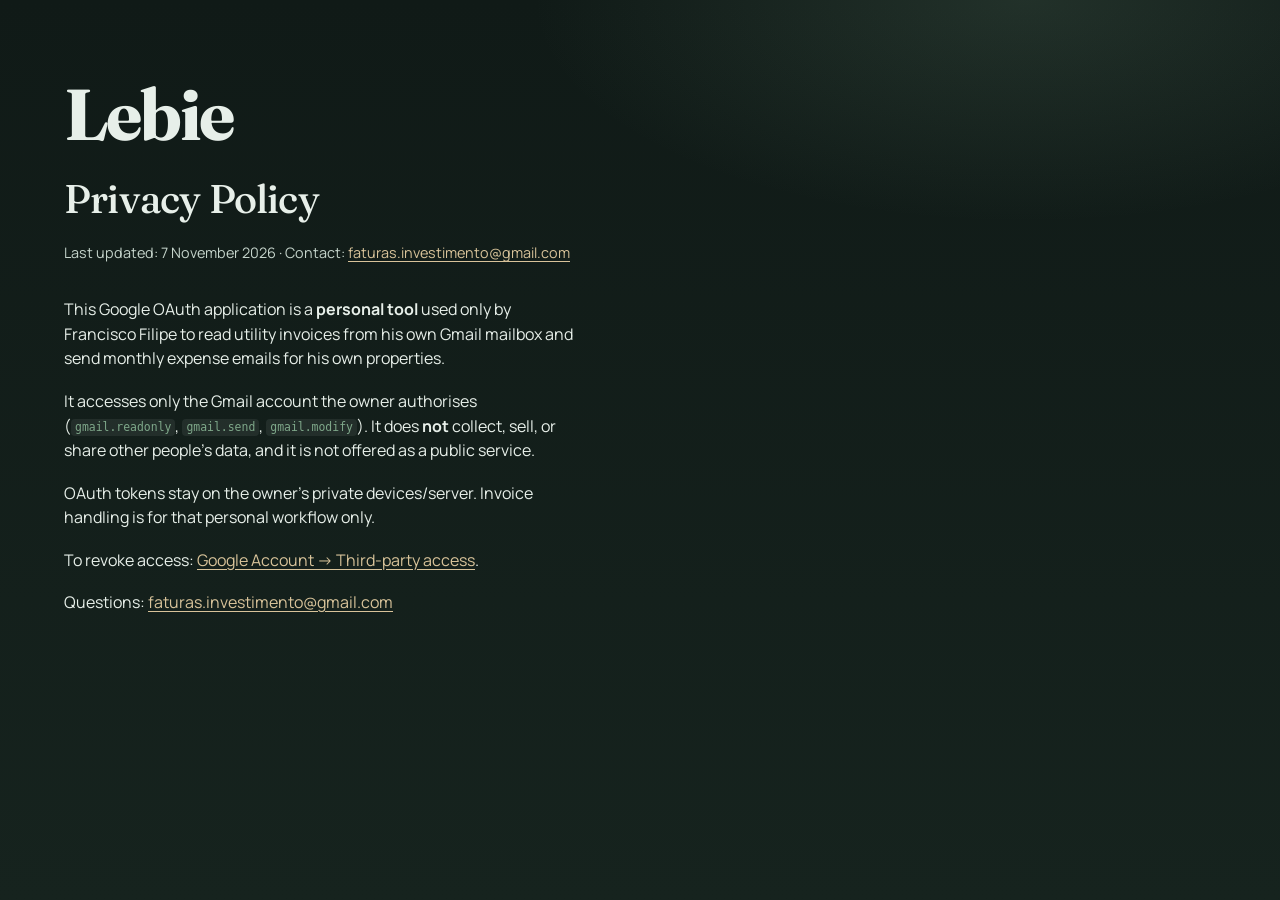
==== privacy/index.html @ a01c9d1b "Add Lebie static site for GitHub Pages. Homepage and privacy policy for the lebie.eu OAuth branding " ====
<!DOCTYPE html>
<html lang="en">
<head>
  <meta charset="utf-8" />
  <meta name="viewport" content="width=device-width, initial-scale=1" />
  <title>Privacy Policy — Lebie</title>
  <meta name="description" content="Privacy policy for the Lebie Google OAuth application." />
  <link rel="preconnect" href="https://fonts.googleapis.com" />
  <link rel="preconnect" href="https://fonts.gstatic.com" crossorigin />
  <link href="https://fonts.googleapis.com/css2?family=Fraunces:opsz,wght@9..144,500;9..144,700&family=Manrope:wght@400;500;600&display=swap" rel="stylesheet" />
  <link rel="stylesheet" href="/styles.css" />
</head>
<body class="page-privacy">
  <div class="atmosphere atmosphere-soft" aria-hidden="true"></div>
  <main class="shell shell-doc">
    <p class="brand"><a href="/">Lebie</a></p>
    <h1>Privacy Policy</h1>
    <p class="meta">Last updated: 7 November 2026 · Contact: <a href="mailto:faturas.investimento@gmail.com">faturas.investimento@gmail.com</a></p>

    <div class="prose">
      <p>
        This Google OAuth application is a <strong>personal tool</strong> used only by Francisco Filipe
        to read utility invoices from his own Gmail mailbox and send monthly expense emails for his own properties.
      </p>
      <p>
        It accesses only the Gmail account the owner authorises
        (<code>gmail.readonly</code>, <code>gmail.send</code>, <code>gmail.modify</code>).
        It does <strong>not</strong> collect, sell, or share other people’s data, and it is not offered as a public service.
      </p>
      <p>
        OAuth tokens stay on the owner’s private devices/server. Invoice handling is for that personal workflow only.
      </p>
      <p>
        To revoke access:
        <a href="https://myaccount.google.com/permissions">Google Account → Third-party access</a>.
      </p>
      <p>
        Questions: <a href="mailto:faturas.investimento@gmail.com">faturas.investimento@gmail.com</a>
      </p>
    </div>
  </main>
</body>
</html>
---- styles.css ----
:root {
  --ink: #14201c;
  --ink-soft: #24352f;
  --fog: #e7efe9;
  --mist: #c5d4cb;
  --leaf: #7fa88a;
  --glow: #d8c39a;
  --font-display: "Fraunces", Georgia, serif;
  --font-body: "Manrope", "Segoe UI", sans-serif;
}

*,
*::before,
*::after {
  box-sizing: border-box;
}

html,
body {
  margin: 0;
  min-height: 100%;
}

body {
  color: var(--fog);
  font-family: var(--font-body);
  font-weight: 400;
  line-height: 1.55;
  background: var(--ink);
  -webkit-font-smoothing: antialiased;
}

.atmosphere {
  position: fixed;
  inset: 0;
  z-index: 0;
  pointer-events: none;
  background:
    radial-gradient(ellipse 80% 55% at 15% 10%, rgba(127, 168, 138, 0.28), transparent 55%),
    radial-gradient(ellipse 70% 50% at 90% 85%, rgba(216, 195, 154, 0.18), transparent 50%),
    linear-gradient(160deg, #101a17 0%, #1a2a24 45%, #12201b 100%);
}

.atmosphere-soft {
  background:
    radial-gradient(ellipse 70% 45% at 80% 0%, rgba(127, 168, 138, 0.16), transparent 55%),
    linear-gradient(180deg, #101a17 0%, #16231e 100%);
}

.shell {
  position: relative;
  z-index: 1;
  min-height: 100vh;
  display: flex;
  flex-direction: column;
  justify-content: center;
  padding: clamp(2rem, 6vw, 4rem);
  max-width: 42rem;
}

.shell-doc {
  justify-content: flex-start;
  padding-top: clamp(2.5rem, 8vw, 5rem);
  padding-bottom: 4rem;
  max-width: 40rem;
}

.brand {
  margin: 0 0 1.25rem;
  font-family: var(--font-display);
  font-size: clamp(2.75rem, 8vw, 4.5rem);
  font-weight: 700;
  letter-spacing: -0.03em;
  line-height: 0.95;
  color: var(--fog);
}

.brand a {
  color: inherit;
  text-decoration: none;
}

.brand a:hover {
  color: var(--glow);
}

.page-home h1 {
  margin: 0 0 0.75rem;
  font-family: var(--font-display);
  font-size: clamp(2rem, 6vw, 3.25rem);
  font-weight: 500;
  letter-spacing: -0.02em;
  color: var(--mist);
}

.page-privacy h1 {
  margin: 0 0 0.75rem;
  font-family: var(--font-display);
  font-size: clamp(1.85rem, 4.5vw, 2.5rem);
  font-weight: 500;
  letter-spacing: -0.02em;
}

.lead {
  margin: 0;
  max-width: 18rem;
  font-size: 1.05rem;
  color: var(--mist);
}

.cta {
  margin: 2rem 0 0;
}

.cta a,
.prose a,
.meta a {
  color: var(--glow);
  text-underline-offset: 0.18em;
}

.cta a {
  font-weight: 600;
  font-size: 0.95rem;
  letter-spacing: 0.02em;
}

.meta {
  margin: 0 0 2rem;
  font-size: 0.9rem;
  color: var(--mist);
}

.prose p {
  margin: 0 0 1.1rem;
  color: var(--fog);
}

.prose code {
  font-size: 0.88em;
  padding: 0.1em 0.35em;
  border-radius: 0.25rem;
  background: rgba(231, 239, 233, 0.08);
  color: var(--leaf);
}

@media (max-width: 520px) {
  .shell {
    justify-content: flex-end;
    padding-bottom: 18vh;
  }

  .shell-doc {
    justify-content: flex-start;
    padding-bottom: 3rem;
  }
}
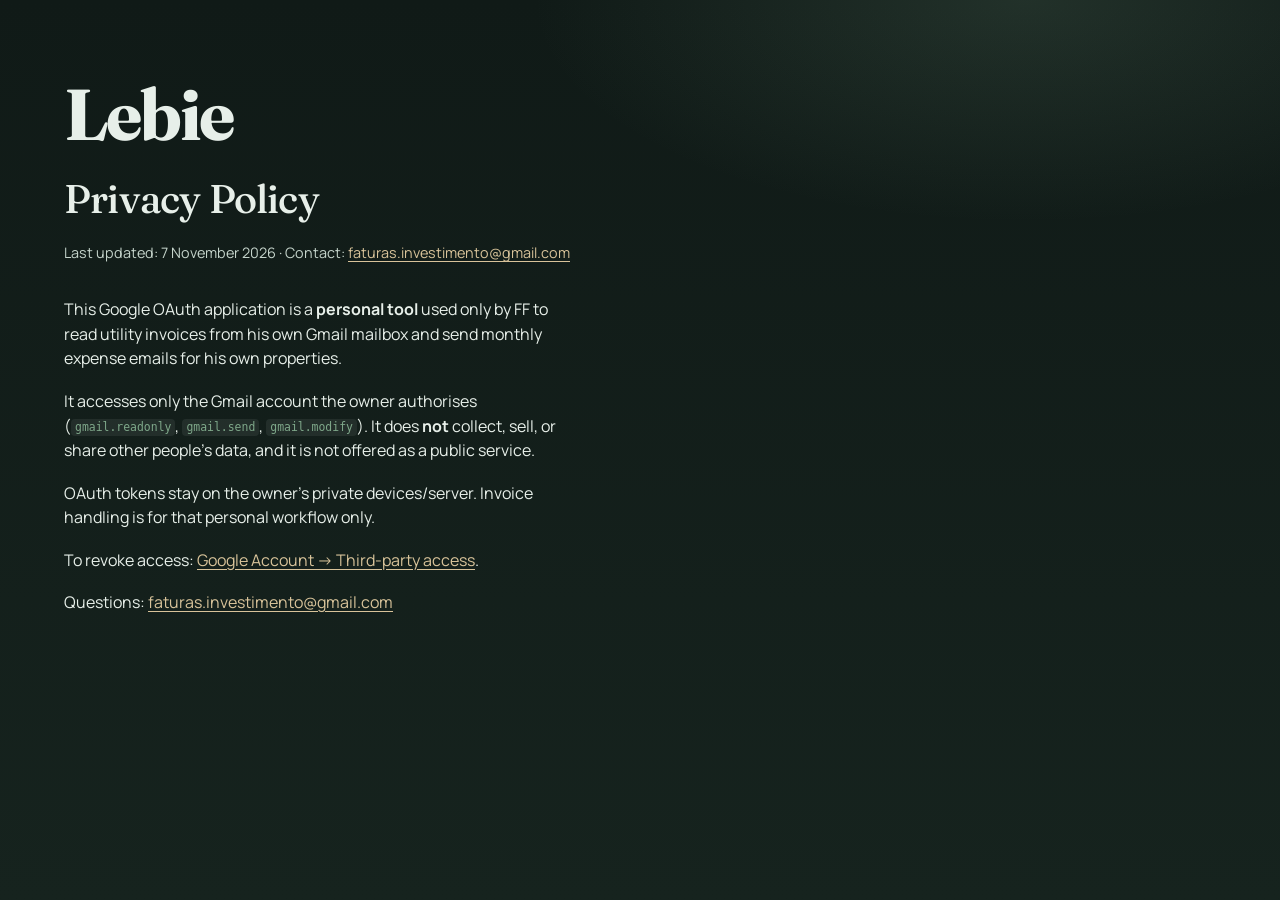
==== commit c0be89b0: "Shorten operator name on the privacy page. Co-authored-by: Cursor <cursoragent@cursor.com>" ====
--- a/privacy/index.html
+++ b/privacy/index.html
@@ -19,7 +19,7 @@
 
     <div class="prose">
       <p>
-        This Google OAuth application is a <strong>personal tool</strong> used only by Francisco Filipe
+        This Google OAuth application is a <strong>personal tool</strong> used only by FF
         to read utility invoices from his own Gmail mailbox and send monthly expense emails for his own properties.
       </p>
       <p>
